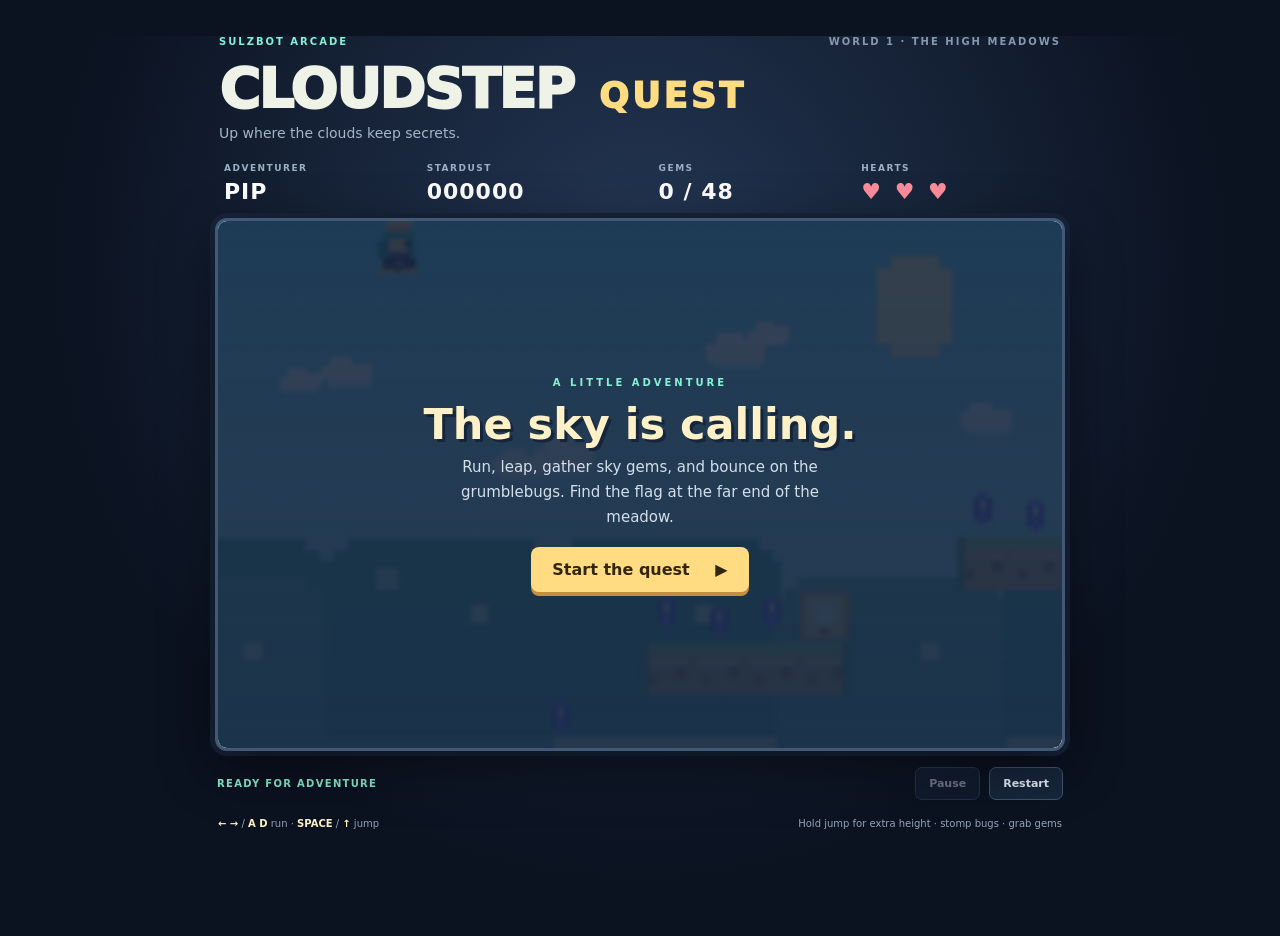
==== cloudstep-quest/index.html @ b01d36f4 "Publish Cloudstep Quest to GitHub Pages" ====
<!doctype html>
<html lang="en">
<head>
  <meta charset="utf-8">
  <meta name="viewport" content="width=device-width, initial-scale=1, viewport-fit=cover">
  <meta name="theme-color" content="#101b2c">
  <title>Cloudstep Quest — Sulzbot Arcade</title>
  <link rel="icon" href="data:,">
  <link rel="stylesheet" href="style.css">
</head>
<body>
  <main class="cabinet">
    <header class="masthead">
      <div class="eyebrow"><span>SULZBOT ARCADE</span><span>WORLD 1 · THE HIGH MEADOWS</span></div>
      <h1>CLOUDSTEP <span>QUEST</span></h1>
      <p>Up where the clouds keep secrets.</p>
    </header>

    <section class="hud" aria-label="Game status">
      <div>ADVENTURER<strong id="hero-name">PIP</strong></div>
      <div>STARDUST<strong id="score">000000</strong></div>
      <div>GEMS<strong id="gems">0 / 0</strong></div>
      <div>HEARTS<strong id="lives">♥ ♥ ♥</strong></div>
    </section>

    <section class="screen" aria-label="Cloudstep Quest game">
      <canvas id="game" width="384" height="240" aria-label="Side-scrolling platform game. Move with arrow keys or A and D. Jump with Space, W, or Up."></canvas>
      <div class="overlay" id="overlay">
        <div class="ribbon" id="ribbon">A LITTLE ADVENTURE</div>
        <h2 id="overlay-title">The sky is calling.</h2>
        <p id="overlay-copy">Run, leap, gather sky gems, and bounce on the grumblebugs. Find the flag at the far end of the meadow.</p>
        <button class="primary" id="start">Start the quest <span>▶</span></button>
      </div>
    </section>

    <div class="controls-row">
      <span class="hint" id="hint" role="status">READY FOR ADVENTURE</span>
      <button class="small-button" id="pause" disabled>Pause</button>
      <button class="small-button" id="restart">Restart</button>
    </div>

    <nav class="touch-controls" aria-label="Touch game controls">
      <div class="direction-pad">
        <button data-action="left" aria-label="Run left">◀</button>
        <button data-action="right" aria-label="Run right">▶</button>
      </div>
      <button class="jump-button" data-action="jump" aria-label="Jump">JUMP <span>↟</span></button>
    </nav>

    <footer><span><kbd>← →</kbd> / <kbd>A D</kbd> run · <kbd>SPACE</kbd> / <kbd>↑</kbd> jump</span><span>Hold jump for extra height · stomp bugs · grab gems</span></footer>
  </main>
  <script src="game.js"></script>
</body>
</html>
---- cloudstep-quest/style.css ----
:root{color-scheme:dark;--ink:#101b2c;--paper:#eff2e7;--muted:#a3b2c5;--gold:#ffdc81;--mint:#87efd3;font-family:ui-rounded,'Trebuchet MS',system-ui,sans-serif;background:#0b1220;color:var(--paper)}*{box-sizing:border-box}body{margin:0;min-height:100vh;background:radial-gradient(ellipse at 50% 25%,#233653 0,transparent 65%),#0b1220}.cabinet{width:min(100% - 28px,850px);margin:clamp(16px,4vh,40px) auto 26px}.masthead{margin:0 4px 22px}.eyebrow{display:flex;justify-content:space-between;gap:12px;color:var(--mint);font-size:10px;font-weight:800;letter-spacing:2px}.eyebrow span+span{color:#8498b0;text-align:right}h1{font-size:clamp(32px,7vw,56px);line-height:.98;letter-spacing:-2px;margin:15px 0 8px;font-weight:1000}h1 span{color:var(--gold);font-size:.63em;letter-spacing:3px;margin-left:8px}header p{color:#a6b5c8;margin:0;font-size:14px}.hud{display:grid;grid-template-columns:1fr 1.15fr 1fr 1fr;gap:8px;padding:0 9px 14px;color:#9cafc4;font-size:9px;letter-spacing:1.5px;font-weight:800}.hud strong{display:block;margin-top:6px;color:#fff;font-size:clamp(15px,3vw,22px);letter-spacing:1px;font-variant-numeric:tabular-nums}.hud div:last-child strong{color:#ff8d9b;letter-spacing:3px}.screen{position:relative;overflow:hidden;border:3px solid #425875;border-radius:12px;background:#78c8e5;box-shadow:0 16px 55px #0007,0 0 0 5px #17243a}canvas{display:block;width:100%;height:auto;aspect-ratio:8/5;image-rendering:pixelated;touch-action:none}.overlay{position:absolute;inset:0;display:flex;flex-direction:column;align-items:center;justify-content:center;text-align:center;padding:clamp(18px,7vw,42px);background:linear-gradient(180deg,#10223cd9,#132643e8);backdrop-filter:blur(2px)}.overlay[hidden]{display:none}.ribbon{color:var(--mint);font-size:10px;font-weight:900;letter-spacing:3px}.overlay h2{font-size:clamp(25px,5.5vw,43px);line-height:1.05;margin:14px 0 8px;color:#fff1c7;text-shadow:3px 3px #17253c}.overlay p{max-width:430px;color:#d3dfeb;line-height:1.65;font-size:clamp(12px,2vw,15px);margin:0}.primary,.small-button,.touch-controls button{font:inherit;font-weight:900;cursor:pointer}.primary{margin-top:18px;padding:13px 21px;border:0;border-radius:8px;background:var(--gold);color:#322512;box-shadow:0 4px 0 #c28e43}.primary span{margin-left:20px}.primary:hover{filter:brightness(1.08)}button:focus-visible{outline:3px solid #fff;outline-offset:3px}.controls-row{display:flex;align-items:center;gap:9px;margin:16px 2px 0}.hint{flex:1;color:var(--mint);font-size:10px;font-weight:800;letter-spacing:1.3px}.small-button{padding:9px 13px;border:1px solid #405470;border-radius:7px;background:#17263c;color:#e7eef8;font-size:11px}.small-button:disabled{opacity:.4}.touch-controls{display:none;justify-content:space-between;align-items:center;margin-top:13px;touch-action:none}.direction-pad{display:flex;gap:9px}.touch-controls button{color:#f3f6f4;background:#263c59;border:1px solid #5f7690;border-radius:12px;box-shadow:0 4px 0 #101a2c;touch-action:none;user-select:none;-webkit-user-select:none}.direction-pad button{width:57px;height:52px;font-size:20px}.jump-button{width:104px;height:58px;background:#bb8055!important;border-color:#e7b880!important;font-size:13px!important;letter-spacing:1px}.jump-button span{font-size:21px;margin-left:6px}footer{display:flex;justify-content:space-between;gap:14px;margin:16px 3px 0;color:#94a5ba;font-size:10px;line-height:1.6}kbd{font:inherit;font-weight:900;color:#fff1c7}.touch-controls button:active{transform:translateY(3px);box-shadow:0 1px 0 #101a2c}@media(pointer:coarse),(max-width:620px){.cabinet{width:min(100% - 22px,850px);margin:18px auto}.masthead{margin-bottom:17px}.touch-controls{display:flex}.hud{padding-bottom:11px}.hud div{font-size:8px;letter-spacing:1px}.eyebrow{font-size:8px;letter-spacing:1.3px}footer{flex-direction:column;gap:3px;margin-top:13px}}@media(max-width:380px){.eyebrow{font-size:7px}.hud{gap:4px}.direction-pad{gap:6px}.direction-pad button{width:50px;height:48px}.jump-button{width:90px;height:54px}}@media(prefers-reduced-motion:reduce){*{scroll-behavior:auto}}
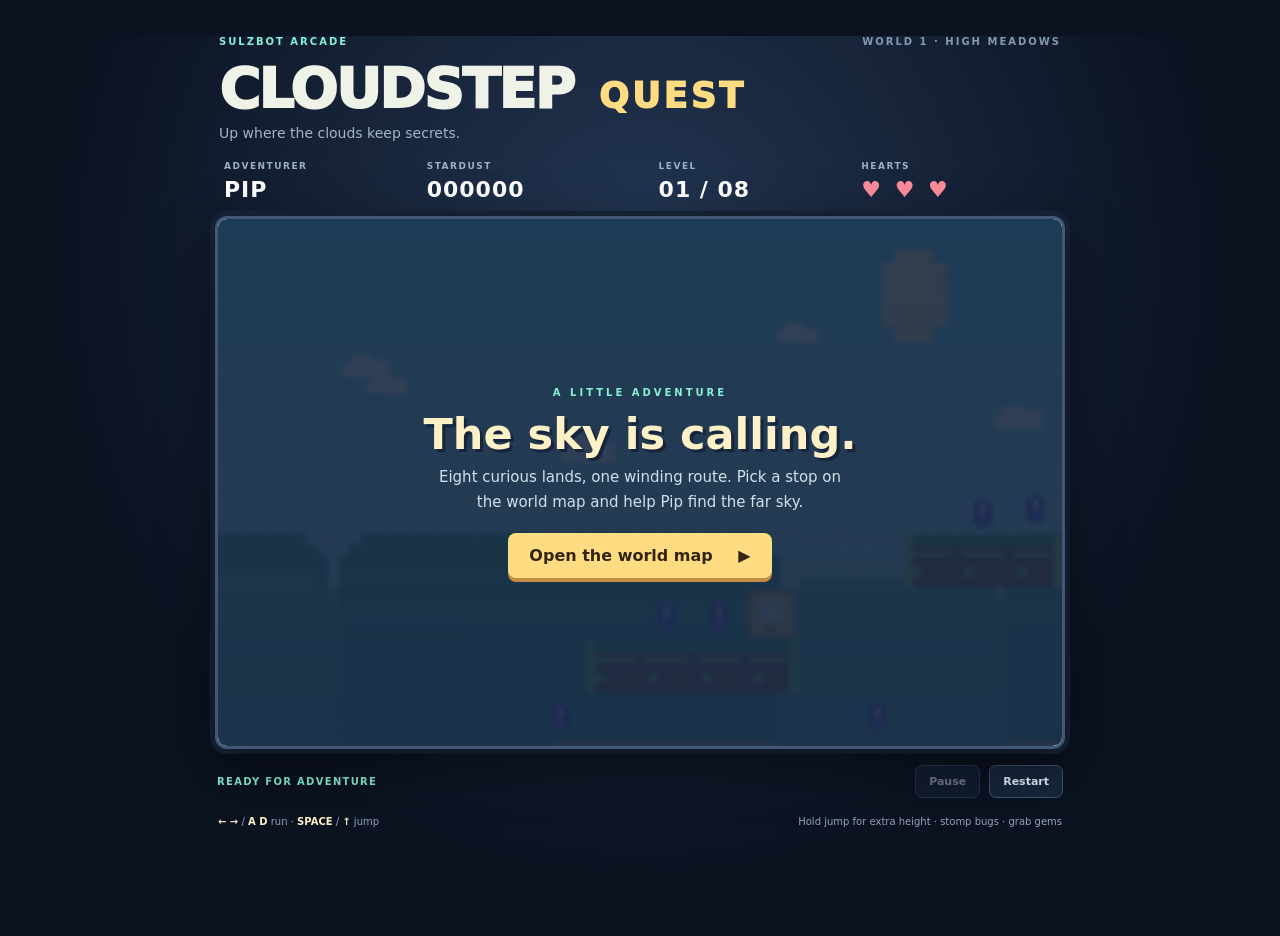
==== commit 43240184: "Publish Cloudstep Quest storybook world map" ====
--- a/cloudstep-quest/index.html
+++ b/cloudstep-quest/index.html
@@ -11,42 +11,41 @@
 <body>
   <main class="cabinet">
     <header class="masthead">
-      <div class="eyebrow"><span>SULZBOT ARCADE</span><span>WORLD 1 · THE HIGH MEADOWS</span></div>
+      <div class="eyebrow"><span>SULZBOT ARCADE</span><span id="world-name">WORLD 1 · THE HIGH MEADOWS</span></div>
       <h1>CLOUDSTEP <span>QUEST</span></h1>
       <p>Up where the clouds keep secrets.</p>
     </header>
-
     <section class="hud" aria-label="Game status">
       <div>ADVENTURER<strong id="hero-name">PIP</strong></div>
       <div>STARDUST<strong id="score">000000</strong></div>
-      <div>GEMS<strong id="gems">0 / 0</strong></div>
+      <div>LEVEL<strong id="level">MAP</strong></div>
       <div>HEARTS<strong id="lives">♥ ♥ ♥</strong></div>
     </section>
-
     <section class="screen" aria-label="Cloudstep Quest game">
-      <canvas id="game" width="384" height="240" aria-label="Side-scrolling platform game. Move with arrow keys or A and D. Jump with Space, W, or Up."></canvas>
+      <canvas id="game" width="384" height="240" aria-label="Cloudstep Quest overworld and side-scrolling platform game."></canvas>
       <div class="overlay" id="overlay">
         <div class="ribbon" id="ribbon">A LITTLE ADVENTURE</div>
         <h2 id="overlay-title">The sky is calling.</h2>
-        <p id="overlay-copy">Run, leap, gather sky gems, and bounce on the grumblebugs. Find the flag at the far end of the meadow.</p>
-        <button class="primary" id="start">Start the quest <span>▶</span></button>
+        <p id="overlay-copy">Eight curious lands, one winding route. Pick a stop on the world map and help Pip find the far sky.</p>
+        <button class="primary" id="start">Open the world map <span>▶</span></button>
       </div>
     </section>
-
+    <section class="world-panel" id="world-panel" hidden aria-label="World map level selection">
+      <div class="map-heading"><strong>THE STORYBOOK ROUTE</strong><span id="map-progress">1 OF 8 LANDS OPEN</span></div>
+      <p>Choose an unlocked stop. Finish a level to open the next.</p>
+      <nav id="level-list" class="level-list" aria-label="Eight connected levels"></nav>
+      <div class="map-tip">Tap a numbered map marker or choose a land above.</div>
+    </section>
     <div class="controls-row">
       <span class="hint" id="hint" role="status">READY FOR ADVENTURE</span>
+      <button class="small-button" id="map-button" hidden>World map</button>
       <button class="small-button" id="pause" disabled>Pause</button>
       <button class="small-button" id="restart">Restart</button>
     </div>
-
-    <nav class="touch-controls" aria-label="Touch game controls">
-      <div class="direction-pad">
-        <button data-action="left" aria-label="Run left">◀</button>
-        <button data-action="right" aria-label="Run right">▶</button>
-      </div>
+    <nav id="touch-controls" class="touch-controls" aria-label="Touch game controls">
+      <div class="direction-pad"><button data-action="left" aria-label="Run left">◀</button><button data-action="right" aria-label="Run right">▶</button></div>
       <button class="jump-button" data-action="jump" aria-label="Jump">JUMP <span>↟</span></button>
     </nav>
-
     <footer><span><kbd>← →</kbd> / <kbd>A D</kbd> run · <kbd>SPACE</kbd> / <kbd>↑</kbd> jump</span><span>Hold jump for extra height · stomp bugs · grab gems</span></footer>
   </main>
   <script src="game.js"></script>
--- a/cloudstep-quest/style.css
+++ b/cloudstep-quest/style.css
@@ -1 +1 @@
-:root{color-scheme:dark;--ink:#101b2c;--paper:#eff2e7;--muted:#a3b2c5;--gold:#ffdc81;--mint:#87efd3;font-family:ui-rounded,'Trebuchet MS',system-ui,sans-serif;background:#0b1220;color:var(--paper)}*{box-sizing:border-box}body{margin:0;min-height:100vh;background:radial-gradient(ellipse at 50% 25%,#233653 0,transparent 65%),#0b1220}.cabinet{width:min(100% - 28px,850px);margin:clamp(16px,4vh,40px) auto 26px}.masthead{margin:0 4px 22px}.eyebrow{display:flex;justify-content:space-between;gap:12px;color:var(--mint);font-size:10px;font-weight:800;letter-spacing:2px}.eyebrow span+span{color:#8498b0;text-align:right}h1{font-size:clamp(32px,7vw,56px);line-height:.98;letter-spacing:-2px;margin:15px 0 8px;font-weight:1000}h1 span{color:var(--gold);font-size:.63em;letter-spacing:3px;margin-left:8px}header p{color:#a6b5c8;margin:0;font-size:14px}.hud{display:grid;grid-template-columns:1fr 1.15fr 1fr 1fr;gap:8px;padding:0 9px 14px;color:#9cafc4;font-size:9px;letter-spacing:1.5px;font-weight:800}.hud strong{display:block;margin-top:6px;color:#fff;font-size:clamp(15px,3vw,22px);letter-spacing:1px;font-variant-numeric:tabular-nums}.hud div:last-child strong{color:#ff8d9b;letter-spacing:3px}.screen{position:relative;overflow:hidden;border:3px solid #425875;border-radius:12px;background:#78c8e5;box-shadow:0 16px 55px #0007,0 0 0 5px #17243a}canvas{display:block;width:100%;height:auto;aspect-ratio:8/5;image-rendering:pixelated;touch-action:none}.overlay{position:absolute;inset:0;display:flex;flex-direction:column;align-items:center;justify-content:center;text-align:center;padding:clamp(18px,7vw,42px);background:linear-gradient(180deg,#10223cd9,#132643e8);backdrop-filter:blur(2px)}.overlay[hidden]{display:none}.ribbon{color:var(--mint);font-size:10px;font-weight:900;letter-spacing:3px}.overlay h2{font-size:clamp(25px,5.5vw,43px);line-height:1.05;margin:14px 0 8px;color:#fff1c7;text-shadow:3px 3px #17253c}.overlay p{max-width:430px;color:#d3dfeb;line-height:1.65;font-size:clamp(12px,2vw,15px);margin:0}.primary,.small-button,.touch-controls button{font:inherit;font-weight:900;cursor:pointer}.primary{margin-top:18px;padding:13px 21px;border:0;border-radius:8px;background:var(--gold);color:#322512;box-shadow:0 4px 0 #c28e43}.primary span{margin-left:20px}.primary:hover{filter:brightness(1.08)}button:focus-visible{outline:3px solid #fff;outline-offset:3px}.controls-row{display:flex;align-items:center;gap:9px;margin:16px 2px 0}.hint{flex:1;color:var(--mint);font-size:10px;font-weight:800;letter-spacing:1.3px}.small-button{padding:9px 13px;border:1px solid #405470;border-radius:7px;background:#17263c;color:#e7eef8;font-size:11px}.small-button:disabled{opacity:.4}.touch-controls{display:none;justify-content:space-between;align-items:center;margin-top:13px;touch-action:none}.direction-pad{display:flex;gap:9px}.touch-controls button{color:#f3f6f4;background:#263c59;border:1px solid #5f7690;border-radius:12px;box-shadow:0 4px 0 #101a2c;touch-action:none;user-select:none;-webkit-user-select:none}.direction-pad button{width:57px;height:52px;font-size:20px}.jump-button{width:104px;height:58px;background:#bb8055!important;border-color:#e7b880!important;font-size:13px!important;letter-spacing:1px}.jump-button span{font-size:21px;margin-left:6px}footer{display:flex;justify-content:space-between;gap:14px;margin:16px 3px 0;color:#94a5ba;font-size:10px;line-height:1.6}kbd{font:inherit;font-weight:900;color:#fff1c7}.touch-controls button:active{transform:translateY(3px);box-shadow:0 1px 0 #101a2c}@media(pointer:coarse),(max-width:620px){.cabinet{width:min(100% - 22px,850px);margin:18px auto}.masthead{margin-bottom:17px}.touch-controls{display:flex}.hud{padding-bottom:11px}.hud div{font-size:8px;letter-spacing:1px}.eyebrow{font-size:8px;letter-spacing:1.3px}footer{flex-direction:column;gap:3px;margin-top:13px}}@media(max-width:380px){.eyebrow{font-size:7px}.hud{gap:4px}.direction-pad{gap:6px}.direction-pad button{width:50px;height:48px}.jump-button{width:90px;height:54px}}@media(prefers-reduced-motion:reduce){*{scroll-behavior:auto}}
+:root{color-scheme:dark;--ink:#101b2c;--paper:#eff2e7;--muted:#a3b2c5;--gold:#ffdc81;--mint:#87efd3;font-family:ui-rounded,'Trebuchet MS',system-ui,sans-serif;background:#0b1220;color:var(--paper)}*{box-sizing:border-box}body{margin:0;min-height:100vh;background:radial-gradient(ellipse at 50% 25%,#233653 0,transparent 65%),#0b1220}.cabinet{width:min(100% - 28px,850px);margin:clamp(16px,4vh,40px) auto 26px}.masthead{margin:0 4px 20px}.eyebrow{display:flex;justify-content:space-between;gap:12px;color:var(--mint);font-size:10px;font-weight:800;letter-spacing:2px}.eyebrow span+span{color:#8498b0;text-align:right}h1{font-size:clamp(32px,7vw,56px);line-height:.98;letter-spacing:-2px;margin:15px 0 8px;font-weight:1000}h1 span{color:var(--gold);font-size:.63em;letter-spacing:3px;margin-left:8px}.masthead p{color:#a6b5c8;margin:0;font-size:14px}.hud{display:grid;grid-template-columns:1fr 1.15fr 1fr 1fr;gap:8px;padding:0 9px 14px;color:#9cafc4;font-size:9px;letter-spacing:1.5px;font-weight:800}.hud strong{display:block;margin-top:6px;color:#fff;font-size:clamp(15px,3vw,22px);letter-spacing:1px;font-variant-numeric:tabular-nums}.hud div:last-child strong{color:#ff8d9b;letter-spacing:3px}.screen{position:relative;overflow:hidden;border:3px solid #425875;border-radius:12px;background:#78c8e5;box-shadow:0 16px 55px #0007,0 0 0 5px #17243a}canvas{display:block;width:100%;height:auto;aspect-ratio:8/5;image-rendering:pixelated;touch-action:none}.overlay{position:absolute;inset:0;display:flex;flex-direction:column;align-items:center;justify-content:center;text-align:center;padding:clamp(18px,7vw,42px);background:linear-gradient(180deg,#10223cd9,#132643e8);backdrop-filter:blur(2px)}.overlay[hidden],[hidden]{display:none!important}.ribbon{color:var(--mint);font-size:10px;font-weight:900;letter-spacing:3px}.overlay h2{font-size:clamp(25px,5.5vw,43px);line-height:1.05;margin:14px 0 8px;color:#fff1c7;text-shadow:3px 3px #17253c}.overlay p{max-width:430px;color:#d3dfeb;line-height:1.65;font-size:clamp(12px,2vw,15px);margin:0}.primary,.small-button,.touch-controls button,.level-card{font:inherit;font-weight:900;cursor:pointer}.primary{margin-top:18px;padding:13px 21px;border:0;border-radius:8px;background:var(--gold);color:#322512;box-shadow:0 4px 0 #c28e43}.primary span{margin-left:20px}.primary:hover{filter:brightness(1.08)}button:focus-visible{outline:3px solid #fff;outline-offset:3px}.controls-row{display:flex;align-items:center;gap:9px;margin:16px 2px 0}.hint{flex:1;color:var(--mint);font-size:10px;font-weight:800;letter-spacing:1.3px}.small-button{padding:9px 13px;border:1px solid #405470;border-radius:7px;background:#17263c;color:#e7eef8;font-size:11px}.small-button:disabled{opacity:.4}.world-panel{margin:18px 2px 4px;padding:15px;border:1px solid #344b68;border-radius:12px;background:linear-gradient(145deg,#17273b,#101b2c);box-shadow:0 12px 30px #0003}.map-heading{display:flex;justify-content:space-between;gap:10px;color:#fff1c7;font-size:11px;letter-spacing:1.5px}.map-heading span{color:var(--mint);text-align:right;font-size:9px}.world-panel p,.map-tip{font-size:11px;color:#aebdd0;margin:7px 0 12px}.map-tip{margin:12px 0 0;color:#8092a9}.level-list{display:grid;grid-template-columns:repeat(4,minmax(0,1fr));gap:7px}.level-card{text-align:left;min-height:48px;padding:7px 9px;border:1px solid #465b76;border-radius:8px;color:#ecf2f6;background:#21324a;display:flex;gap:8px;align-items:center}.level-card:not(:disabled):hover{background:#304868;transform:translateY(-1px)}.level-card.selected{border-color:#ffdc81;box-shadow:0 0 0 1px #ffdc8166}.level-card:disabled{opacity:.42;cursor:not-allowed}.level-card .number{flex:none;width:25px;height:25px;border-radius:7px;background:#3d5d70;color:#fff1c7;display:grid;place-items:center;font-size:12px}.level-card .land{min-width:0}.level-card .name{display:block;font-size:10px;line-height:1.2}.level-card .biome{display:block;color:#a5b7ca;font-size:8px;font-weight:600;line-height:1.3;margin-top:3px}.touch-controls{display:none;justify-content:space-between;align-items:center;margin-top:13px;touch-action:none}.direction-pad{display:flex;gap:9px}.touch-controls button{color:#f3f6f4;background:#263c59;border:1px solid #5f7690;border-radius:12px;box-shadow:0 4px 0 #101a2c;touch-action:none;user-select:none;-webkit-user-select:none}.direction-pad button{width:57px;height:52px;font-size:20px}.jump-button{width:104px;height:58px;background:#bb8055!important;border-color:#e7b880!important;font-size:13px!important;letter-spacing:1px}.jump-button span{font-size:21px;margin-left:6px}.touch-controls button:active{transform:translateY(3px);box-shadow:0 1px 0 #101a2c}footer{display:flex;justify-content:space-between;gap:14px;margin:16px 3px 0;color:#94a5ba;font-size:10px;line-height:1.6}kbd{font:inherit;font-weight:900;color:#fff1c7}@media(pointer:coarse),(max-width:620px){.cabinet{width:min(100% - 22px,850px);margin:18px auto}.masthead{margin-bottom:17px}.touch-controls{display:flex}.hud{padding-bottom:11px}.hud div{font-size:8px;letter-spacing:1px}.eyebrow{font-size:8px;letter-spacing:1.3px}.level-list{grid-template-columns:repeat(2,minmax(0,1fr))}.world-panel{padding:11px}.level-card{min-height:45px;padding:6px}.level-card .name{font-size:9px}.map-heading{font-size:10px}}@media(max-width:380px){.eyebrow{font-size:7px}.hud{gap:4px}.direction-pad{gap:6px}.direction-pad button{width:50px;height:48px}.jump-button{width:90px;height:54px}.level-card .biome{font-size:7px}}@media(prefers-reduced-motion:reduce){*{scroll-behavior:auto}}
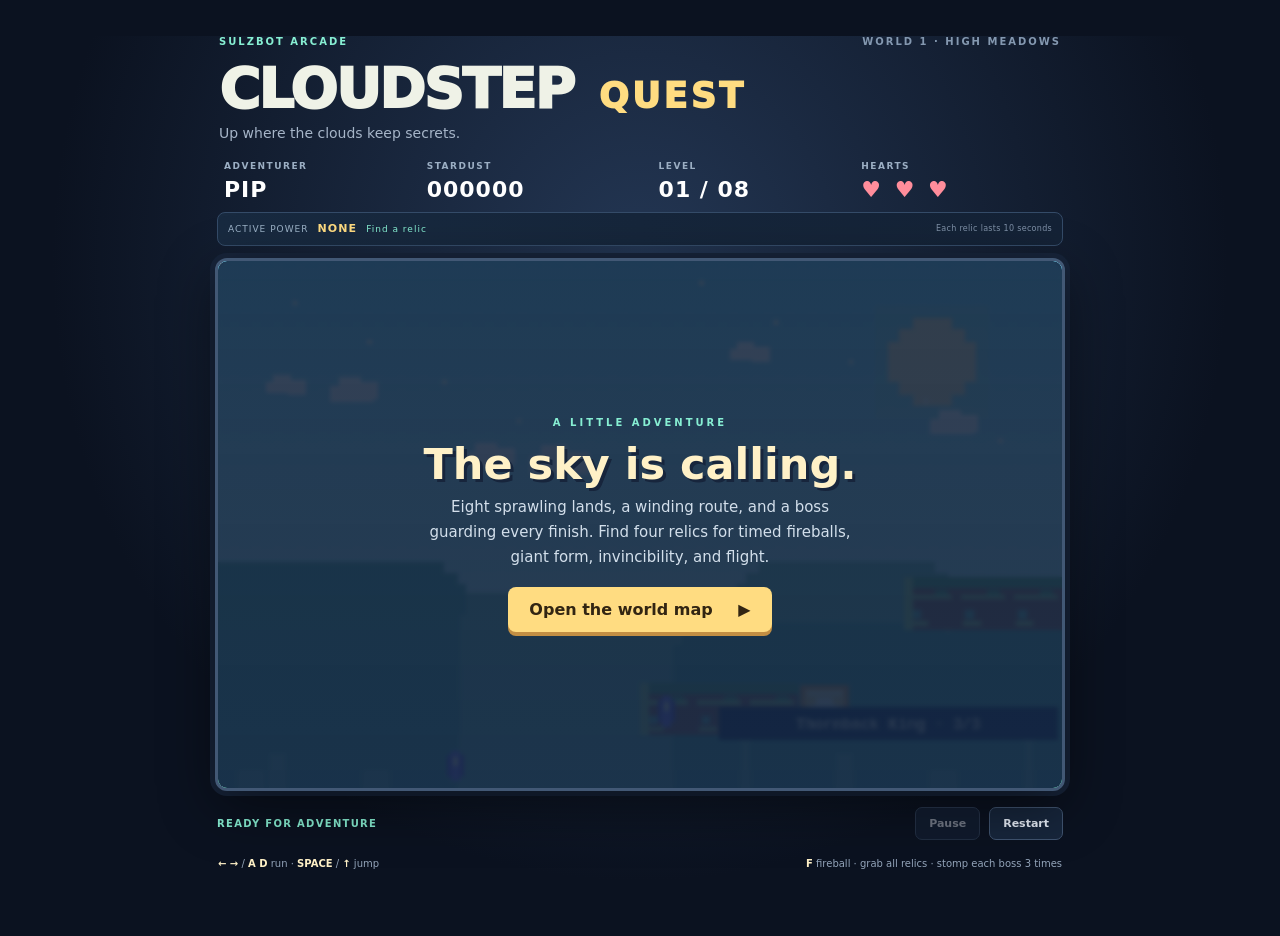
==== commit 501c6a53: "Publish Cloudstep Quest bosses and power relics" ====
--- a/cloudstep-quest/index.html
+++ b/cloudstep-quest/index.html
@@ -21,12 +21,13 @@
       <div>LEVEL<strong id="level">MAP</strong></div>
       <div>HEARTS<strong id="lives">♥ ♥ ♥</strong></div>
     </section>
+    <div class="power-status" aria-live="polite"><span>ACTIVE POWER</span><strong id="ability">NONE</strong><span id="power-timer">Find a relic</span><small>Each relic lasts 10 seconds</small></div>
     <section class="screen" aria-label="Cloudstep Quest game">
       <canvas id="game" width="384" height="240" aria-label="Cloudstep Quest overworld and side-scrolling platform game."></canvas>
       <div class="overlay" id="overlay">
         <div class="ribbon" id="ribbon">A LITTLE ADVENTURE</div>
         <h2 id="overlay-title">The sky is calling.</h2>
-        <p id="overlay-copy">Eight curious lands, one winding route. Pick a stop on the world map and help Pip find the far sky.</p>
+        <p id="overlay-copy">Eight sprawling lands, a winding route, and a boss guarding every finish. Find four relics for timed fireballs, giant form, invincibility, and flight.</p>
         <button class="primary" id="start">Open the world map <span>▶</span></button>
       </div>
     </section>
@@ -45,8 +46,9 @@
     <nav id="touch-controls" class="touch-controls" aria-label="Touch game controls">
       <div class="direction-pad"><button data-action="left" aria-label="Run left">◀</button><button data-action="right" aria-label="Run right">▶</button></div>
       <button class="jump-button" data-action="jump" aria-label="Jump">JUMP <span>↟</span></button>
+      <button class="fire-button" id="fire" data-action="fire" aria-label="Fire a fireball" disabled>FIRE</button>
     </nav>
-    <footer><span><kbd>← →</kbd> / <kbd>A D</kbd> run · <kbd>SPACE</kbd> / <kbd>↑</kbd> jump</span><span>Hold jump for extra height · stomp bugs · grab gems</span></footer>
+    <footer><span><kbd>← →</kbd> / <kbd>A D</kbd> run · <kbd>SPACE</kbd> / <kbd>↑</kbd> jump</span><span><kbd>F</kbd> fireball · grab all relics · stomp each boss 3 times</span></footer>
   </main>
   <script src="game.js"></script>
 </body>
--- a/cloudstep-quest/style.css
+++ b/cloudstep-quest/style.css
@@ -1 +1,64 @@
-:root{color-scheme:dark;--ink:#101b2c;--paper:#eff2e7;--muted:#a3b2c5;--gold:#ffdc81;--mint:#87efd3;font-family:ui-rounded,'Trebuchet MS',system-ui,sans-serif;background:#0b1220;color:var(--paper)}*{box-sizing:border-box}body{margin:0;min-height:100vh;background:radial-gradient(ellipse at 50% 25%,#233653 0,transparent 65%),#0b1220}.cabinet{width:min(100% - 28px,850px);margin:clamp(16px,4vh,40px) auto 26px}.masthead{margin:0 4px 20px}.eyebrow{display:flex;justify-content:space-between;gap:12px;color:var(--mint);font-size:10px;font-weight:800;letter-spacing:2px}.eyebrow span+span{color:#8498b0;text-align:right}h1{font-size:clamp(32px,7vw,56px);line-height:.98;letter-spacing:-2px;margin:15px 0 8px;font-weight:1000}h1 span{color:var(--gold);font-size:.63em;letter-spacing:3px;margin-left:8px}.masthead p{color:#a6b5c8;margin:0;font-size:14px}.hud{display:grid;grid-template-columns:1fr 1.15fr 1fr 1fr;gap:8px;padding:0 9px 14px;color:#9cafc4;font-size:9px;letter-spacing:1.5px;font-weight:800}.hud strong{display:block;margin-top:6px;color:#fff;font-size:clamp(15px,3vw,22px);letter-spacing:1px;font-variant-numeric:tabular-nums}.hud div:last-child strong{color:#ff8d9b;letter-spacing:3px}.screen{position:relative;overflow:hidden;border:3px solid #425875;border-radius:12px;background:#78c8e5;box-shadow:0 16px 55px #0007,0 0 0 5px #17243a}canvas{display:block;width:100%;height:auto;aspect-ratio:8/5;image-rendering:pixelated;touch-action:none}.overlay{position:absolute;inset:0;display:flex;flex-direction:column;align-items:center;justify-content:center;text-align:center;padding:clamp(18px,7vw,42px);background:linear-gradient(180deg,#10223cd9,#132643e8);backdrop-filter:blur(2px)}.overlay[hidden],[hidden]{display:none!important}.ribbon{color:var(--mint);font-size:10px;font-weight:900;letter-spacing:3px}.overlay h2{font-size:clamp(25px,5.5vw,43px);line-height:1.05;margin:14px 0 8px;color:#fff1c7;text-shadow:3px 3px #17253c}.overlay p{max-width:430px;color:#d3dfeb;line-height:1.65;font-size:clamp(12px,2vw,15px);margin:0}.primary,.small-button,.touch-controls button,.level-card{font:inherit;font-weight:900;cursor:pointer}.primary{margin-top:18px;padding:13px 21px;border:0;border-radius:8px;background:var(--gold);color:#322512;box-shadow:0 4px 0 #c28e43}.primary span{margin-left:20px}.primary:hover{filter:brightness(1.08)}button:focus-visible{outline:3px solid #fff;outline-offset:3px}.controls-row{display:flex;align-items:center;gap:9px;margin:16px 2px 0}.hint{flex:1;color:var(--mint);font-size:10px;font-weight:800;letter-spacing:1.3px}.small-button{padding:9px 13px;border:1px solid #405470;border-radius:7px;background:#17263c;color:#e7eef8;font-size:11px}.small-button:disabled{opacity:.4}.world-panel{margin:18px 2px 4px;padding:15px;border:1px solid #344b68;border-radius:12px;background:linear-gradient(145deg,#17273b,#101b2c);box-shadow:0 12px 30px #0003}.map-heading{display:flex;justify-content:space-between;gap:10px;color:#fff1c7;font-size:11px;letter-spacing:1.5px}.map-heading span{color:var(--mint);text-align:right;font-size:9px}.world-panel p,.map-tip{font-size:11px;color:#aebdd0;margin:7px 0 12px}.map-tip{margin:12px 0 0;color:#8092a9}.level-list{display:grid;grid-template-columns:repeat(4,minmax(0,1fr));gap:7px}.level-card{text-align:left;min-height:48px;padding:7px 9px;border:1px solid #465b76;border-radius:8px;color:#ecf2f6;background:#21324a;display:flex;gap:8px;align-items:center}.level-card:not(:disabled):hover{background:#304868;transform:translateY(-1px)}.level-card.selected{border-color:#ffdc81;box-shadow:0 0 0 1px #ffdc8166}.level-card:disabled{opacity:.42;cursor:not-allowed}.level-card .number{flex:none;width:25px;height:25px;border-radius:7px;background:#3d5d70;color:#fff1c7;display:grid;place-items:center;font-size:12px}.level-card .land{min-width:0}.level-card .name{display:block;font-size:10px;line-height:1.2}.level-card .biome{display:block;color:#a5b7ca;font-size:8px;font-weight:600;line-height:1.3;margin-top:3px}.touch-controls{display:none;justify-content:space-between;align-items:center;margin-top:13px;touch-action:none}.direction-pad{display:flex;gap:9px}.touch-controls button{color:#f3f6f4;background:#263c59;border:1px solid #5f7690;border-radius:12px;box-shadow:0 4px 0 #101a2c;touch-action:none;user-select:none;-webkit-user-select:none}.direction-pad button{width:57px;height:52px;font-size:20px}.jump-button{width:104px;height:58px;background:#bb8055!important;border-color:#e7b880!important;font-size:13px!important;letter-spacing:1px}.jump-button span{font-size:21px;margin-left:6px}.touch-controls button:active{transform:translateY(3px);box-shadow:0 1px 0 #101a2c}footer{display:flex;justify-content:space-between;gap:14px;margin:16px 3px 0;color:#94a5ba;font-size:10px;line-height:1.6}kbd{font:inherit;font-weight:900;color:#fff1c7}@media(pointer:coarse),(max-width:620px){.cabinet{width:min(100% - 22px,850px);margin:18px auto}.masthead{margin-bottom:17px}.touch-controls{display:flex}.hud{padding-bottom:11px}.hud div{font-size:8px;letter-spacing:1px}.eyebrow{font-size:8px;letter-spacing:1.3px}.level-list{grid-template-columns:repeat(2,minmax(0,1fr))}.world-panel{padding:11px}.level-card{min-height:45px;padding:6px}.level-card .name{font-size:9px}.map-heading{font-size:10px}}@media(max-width:380px){.eyebrow{font-size:7px}.hud{gap:4px}.direction-pad{gap:6px}.direction-pad button{width:50px;height:48px}.jump-button{width:90px;height:54px}.level-card .biome{font-size:7px}}@media(prefers-reduced-motion:reduce){*{scroll-behavior:auto}}
+ :root{
+ color-scheme:dark;--ink:#101b2c;--paper:#eff2e7;--muted:#a3b2c5;--gold:#ffdc81;--mint:#87efd3;
+ font-family:ui-rounded,'Trebuchet MS',system-ui,sans-serif;background:#0b1220;color:var(--paper)
+}
+*{box-sizing:border-box}
+body{margin:0;min-height:100vh;background:radial-gradient(ellipse at 50% 25%,#233653 0,transparent 65%),#0b1220}
+.cabinet{width:min(100% - 28px,850px);margin:clamp(16px,4vh,40px) auto 26px}
+.masthead{margin:0 4px 20px}
+.eyebrow{display:flex;justify-content:space-between;gap:12px;color:var(--mint);font-size:10px;font-weight:800;letter-spacing:2px}
+.eyebrow span+span{color:#8498b0;text-align:right}
+h1{font-size:clamp(32px,7vw,56px);line-height:.98;letter-spacing:-2px;margin:15px 0 8px;font-weight:1000}
+h1 span{color:var(--gold);font-size:.63em;letter-spacing:3px;margin-left:8px}
+.masthead p{color:#a6b5c8;margin:0;font-size:14px}
+.hud{display:grid;grid-template-columns:1fr 1.15fr 1fr 1fr;gap:8px;padding:0 9px 10px;color:#9cafc4;font-size:9px;letter-spacing:1.5px;font-weight:800}
+.hud strong{display:block;margin-top:6px;color:#fff;font-size:clamp(15px,3vw,22px);letter-spacing:1px;font-variant-numeric:tabular-nums}
+.hud div:last-child strong{color:#ff8d9b;letter-spacing:3px}
+.power-status{display:flex;align-items:center;gap:9px;min-height:34px;margin:0 2px 12px;padding:6px 10px;border:1px solid #344b68;border-radius:8px;background:linear-gradient(90deg,#182a40,#142236);color:#9db3c8;font-size:9px;letter-spacing:1px}
+.power-status strong{color:var(--gold);font-size:11px;letter-spacing:1.1px}
+.power-status #power-timer{color:var(--mint);font-variant-numeric:tabular-nums}
+.power-status small{margin-left:auto;color:#8092a9;font-size:8px;letter-spacing:.3px}
+.screen{position:relative;overflow:hidden;border:3px solid #425875;border-radius:12px;background:#78c8e5;box-shadow:0 16px 55px #0007,0 0 0 5px #17243a}
+canvas{display:block;width:100%;height:auto;aspect-ratio:8/5;image-rendering:pixelated;touch-action:none}
+.overlay{position:absolute;inset:0;display:flex;flex-direction:column;align-items:center;justify-content:center;text-align:center;padding:clamp(18px,7vw,42px);background:linear-gradient(180deg,#10223cd9,#132643e8);backdrop-filter:blur(2px)}
+.overlay[hidden],[hidden]{display:none!important}
+.ribbon{color:var(--mint);font-size:10px;font-weight:900;letter-spacing:3px}
+.overlay h2{font-size:clamp(25px,5.5vw,43px);line-height:1.05;margin:14px 0 8px;color:#fff1c7;text-shadow:3px 3px #17253c}
+.overlay p{max-width:430px;color:#d3dfeb;line-height:1.65;font-size:clamp(12px,2vw,15px);margin:0}
+.primary,.small-button,.touch-controls button,.level-card{font:inherit;font-weight:900;cursor:pointer}
+.primary{margin-top:18px;padding:13px 21px;border:0;border-radius:8px;background:var(--gold);color:#322512;box-shadow:0 4px 0 #c28e43}
+.primary span{margin-left:20px}.primary:hover{filter:brightness(1.08)}
+button:focus-visible{outline:3px solid #fff;outline-offset:3px}
+.controls-row{display:flex;align-items:center;gap:9px;margin:16px 2px 0}
+.hint{flex:1;color:var(--mint);font-size:10px;font-weight:800;letter-spacing:1.3px}
+.small-button{padding:9px 13px;border:1px solid #405470;border-radius:7px;background:#17263c;color:#e7eef8;font-size:11px}
+.small-button:disabled{opacity:.4}
+.world-panel{margin:18px 2px 4px;padding:15px;border:1px solid #344b68;border-radius:12px;background:linear-gradient(145deg,#17273b,#101b2c);box-shadow:0 12px 30px #0003}
+.map-heading{display:flex;justify-content:space-between;gap:10px;color:#fff1c7;font-size:11px;letter-spacing:1.5px}
+.map-heading span{color:var(--mint);text-align:right;font-size:9px}
+.world-panel p,.map-tip{font-size:11px;color:#aebdd0;margin:7px 0 12px}
+.map-tip{margin:12px 0 0;color:#8092a9}
+.level-list{display:grid;grid-template-columns:repeat(4,minmax(0,1fr));gap:7px}
+.level-card{text-align:left;min-height:48px;padding:7px 9px;border:1px solid #465b76;border-radius:8px;color:#ecf2f6;background:#21324a;display:flex;gap:8px;align-items:center}
+.level-card:not(:disabled):hover{background:#304868;transform:translateY(-1px)}
+.level-card.selected{border-color:#ffdc81;box-shadow:0 0 0 1px #ffdc8166}
+.level-card:disabled{opacity:.42;cursor:not-allowed}
+.level-card .number{flex:none;width:25px;height:25px;border-radius:7px;background:#3d5d70;color:#fff1c7;display:grid;place-items:center;font-size:12px}
+.level-card .land{min-width:0}.level-card .name{display:block;font-size:10px;line-height:1.2}
+.level-card .biome{display:block;color:#a5b7ca;font-size:8px;font-weight:600;line-height:1.3;margin-top:3px}
+.touch-controls{display:none;justify-content:space-between;align-items:center;gap:8px;margin-top:13px;touch-action:none}
+.direction-pad{display:flex;gap:9px}
+.touch-controls button{color:#f3f6f4;background:#263c59;border:1px solid #5f7690;border-radius:12px;box-shadow:0 4px 0 #101a2c;touch-action:none;user-select:none;-webkit-user-select:none}
+.direction-pad button{width:57px;height:52px;font-size:20px}
+.jump-button{width:104px;height:58px;background:#bb8055!important;border-color:#e7b880!important;font-size:13px!important;letter-spacing:1px}
+.jump-button span{font-size:21px;margin-left:6px}
+.fire-button{width:72px;height:52px;background:#9b4d49!important;border-color:#e28566!important;font-size:11px!important;letter-spacing:1px}
+.fire-button:disabled{opacity:.42;filter:saturate(.4);cursor:not-allowed}
+.touch-controls button:active{transform:translateY(3px);box-shadow:0 1px 0 #101a2c}
+footer{display:flex;justify-content:space-between;gap:14px;margin:16px 3px 0;color:#94a5ba;font-size:10px;line-height:1.6}
+kbd{font:inherit;font-weight:900;color:#fff1c7}
+@media(pointer:coarse),(max-width:620px){
+ .cabinet{width:min(100% - 22px,850px);margin:18px auto}.masthead{margin-bottom:17px}.touch-controls{display:flex}.hud{padding-bottom:9px}.hud div{font-size:8px;letter-spacing:1px}.eyebrow{font-size:8px;letter-spacing:1.3px}.level-list{grid-template-columns:repeat(2,minmax(0,1fr))}.world-panel{padding:11px}.level-card{min-height:45px;padding:6px}.level-card .name{font-size:9px}.map-heading{font-size:10px}.power-status{gap:7px;margin-bottom:10px}.power-status small{font-size:7px}
+}
+@media(max-width:380px){.eyebrow{font-size:7px}.hud{gap:4px}.direction-pad{gap:6px}.direction-pad button{width:48px;height:48px}.jump-button{width:82px;height:54px}.fire-button{width:61px;height:48px}.touch-controls{gap:6px}.level-card .biome{font-size:7px}.power-status{gap:5px;padding:6px;font-size:8px}.power-status strong{font-size:10px}}
+@media(prefers-reduced-motion:reduce){*{scroll-behavior:auto}}
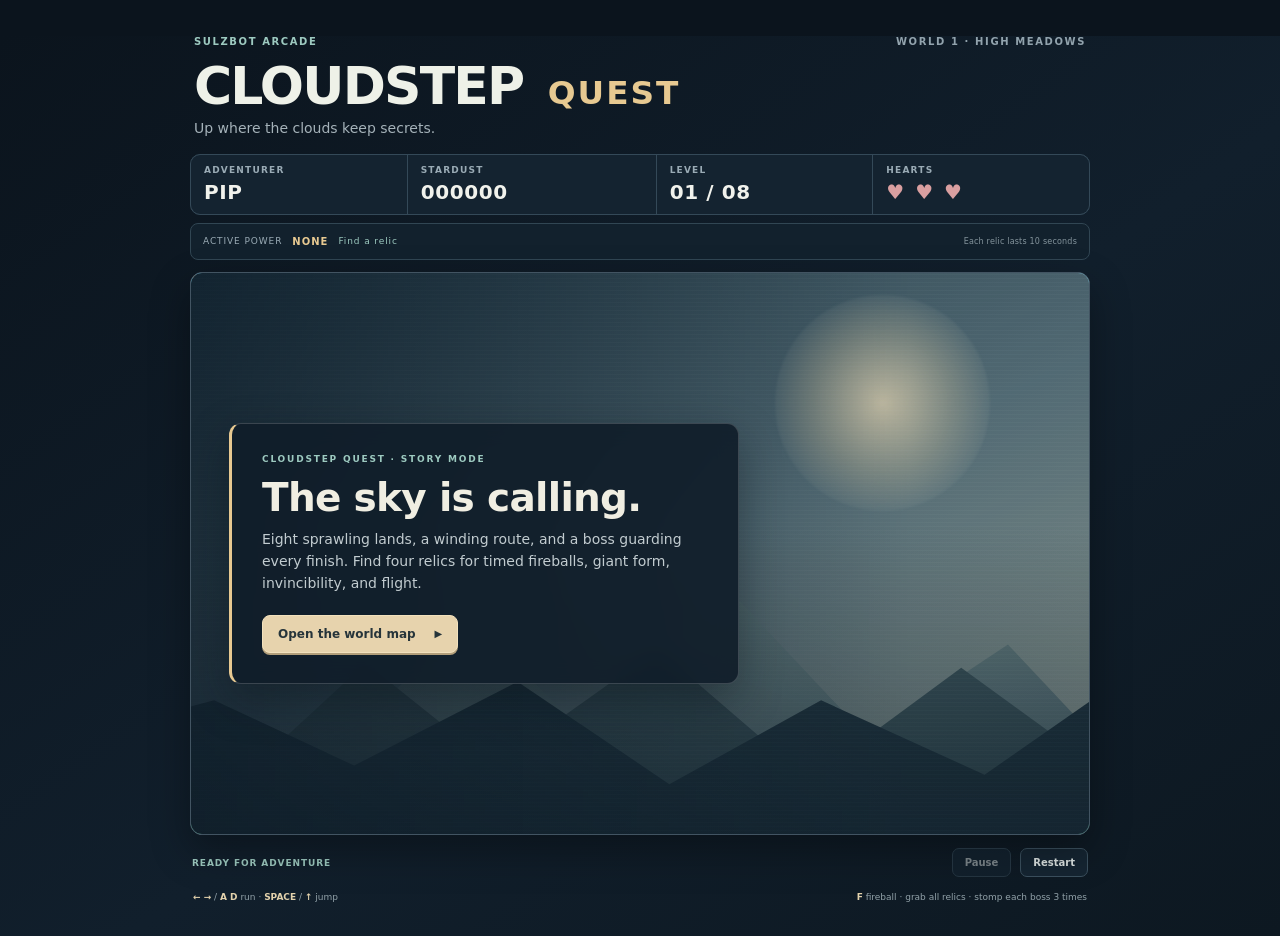
==== commit 103d2aec: "Publish Cloudstep Quest 3D overworld" ====
--- a/cloudstep-quest/index.html
+++ b/cloudstep-quest/index.html
@@ -22,13 +22,23 @@
       <div>HEARTS<strong id="lives">♥ ♥ ♥</strong></div>
     </section>
     <div class="power-status" aria-live="polite"><span>ACTIVE POWER</span><strong id="ability">NONE</strong><span id="power-timer">Find a relic</span><small>Each relic lasts 10 seconds</small></div>
-    <section class="screen" aria-label="Cloudstep Quest game">
-      <canvas id="game" width="384" height="240" aria-label="Cloudstep Quest overworld and side-scrolling platform game."></canvas>
+    <section class="screen" id="screen" aria-label="Cloudstep Quest game">
+      <canvas id="game" width="384" height="240" aria-label="Cloudstep Quest gameplay canvas."></canvas>
+      <canvas id="overworld-3d" aria-label="Animated isometric world map. Select an unlocked island or use the level list below."></canvas>
       <div class="overlay" id="overlay">
-        <div class="ribbon" id="ribbon">A LITTLE ADVENTURE</div>
-        <h2 id="overlay-title">The sky is calling.</h2>
-        <p id="overlay-copy">Eight sprawling lands, a winding route, and a boss guarding every finish. Find four relics for timed fireballs, giant form, invincibility, and flight.</p>
-        <button class="primary" id="start">Open the world map <span>▶</span></button>
+        <div class="menu-parallax" aria-hidden="true">
+          <div class="parallax-sun" data-parallax="sun"></div>
+          <div class="parallax-ridge ridge-far" data-parallax="far"></div>
+          <div class="parallax-ridge ridge-mid" data-parallax="mid"></div>
+          <div class="parallax-ridge ridge-near" data-parallax="near"></div>
+          <div class="parallax-grain"></div>
+        </div>
+        <div class="menu-card">
+          <div class="ribbon" id="ribbon">CLOUDSTEP QUEST · STORY MODE</div>
+          <h2 id="overlay-title">The sky is calling.</h2>
+          <p id="overlay-copy">Eight sprawling lands, a winding route, and a boss guarding every finish. Find four relics for timed fireballs, giant form, invincibility, and flight.</p>
+          <button class="primary" id="start">Open the world map <span>▶</span></button>
+        </div>
       </div>
     </section>
     <section class="world-panel" id="world-panel" hidden aria-label="World map level selection">
@@ -50,6 +60,7 @@
     </nav>
     <footer><span><kbd>← →</kbd> / <kbd>A D</kbd> run · <kbd>SPACE</kbd> / <kbd>↑</kbd> jump</span><span><kbd>F</kbd> fireball · grab all relics · stomp each boss 3 times</span></footer>
   </main>
+  <script src="overworld.bundle.js"></script>
   <script src="game.js"></script>
 </body>
 </html>
--- a/cloudstep-quest/style.css
+++ b/cloudstep-quest/style.css
@@ -1,64 +1,207 @@
- :root{
- color-scheme:dark;--ink:#101b2c;--paper:#eff2e7;--muted:#a3b2c5;--gold:#ffdc81;--mint:#87efd3;
- font-family:ui-rounded,'Trebuchet MS',system-ui,sans-serif;background:#0b1220;color:var(--paper)
-}
-*{box-sizing:border-box}
-body{margin:0;min-height:100vh;background:radial-gradient(ellipse at 50% 25%,#233653 0,transparent 65%),#0b1220}
-.cabinet{width:min(100% - 28px,850px);margin:clamp(16px,4vh,40px) auto 26px}
-.masthead{margin:0 4px 20px}
-.eyebrow{display:flex;justify-content:space-between;gap:12px;color:var(--mint);font-size:10px;font-weight:800;letter-spacing:2px}
-.eyebrow span+span{color:#8498b0;text-align:right}
-h1{font-size:clamp(32px,7vw,56px);line-height:.98;letter-spacing:-2px;margin:15px 0 8px;font-weight:1000}
-h1 span{color:var(--gold);font-size:.63em;letter-spacing:3px;margin-left:8px}
-.masthead p{color:#a6b5c8;margin:0;font-size:14px}
-.hud{display:grid;grid-template-columns:1fr 1.15fr 1fr 1fr;gap:8px;padding:0 9px 10px;color:#9cafc4;font-size:9px;letter-spacing:1.5px;font-weight:800}
-.hud strong{display:block;margin-top:6px;color:#fff;font-size:clamp(15px,3vw,22px);letter-spacing:1px;font-variant-numeric:tabular-nums}
-.hud div:last-child strong{color:#ff8d9b;letter-spacing:3px}
-.power-status{display:flex;align-items:center;gap:9px;min-height:34px;margin:0 2px 12px;padding:6px 10px;border:1px solid #344b68;border-radius:8px;background:linear-gradient(90deg,#182a40,#142236);color:#9db3c8;font-size:9px;letter-spacing:1px}
-.power-status strong{color:var(--gold);font-size:11px;letter-spacing:1.1px}
-.power-status #power-timer{color:var(--mint);font-variant-numeric:tabular-nums}
-.power-status small{margin-left:auto;color:#8092a9;font-size:8px;letter-spacing:.3px}
-.screen{position:relative;overflow:hidden;border:3px solid #425875;border-radius:12px;background:#78c8e5;box-shadow:0 16px 55px #0007,0 0 0 5px #17243a}
-canvas{display:block;width:100%;height:auto;aspect-ratio:8/5;image-rendering:pixelated;touch-action:none}
-.overlay{position:absolute;inset:0;display:flex;flex-direction:column;align-items:center;justify-content:center;text-align:center;padding:clamp(18px,7vw,42px);background:linear-gradient(180deg,#10223cd9,#132643e8);backdrop-filter:blur(2px)}
-.overlay[hidden],[hidden]{display:none!important}
-.ribbon{color:var(--mint);font-size:10px;font-weight:900;letter-spacing:3px}
-.overlay h2{font-size:clamp(25px,5.5vw,43px);line-height:1.05;margin:14px 0 8px;color:#fff1c7;text-shadow:3px 3px #17253c}
-.overlay p{max-width:430px;color:#d3dfeb;line-height:1.65;font-size:clamp(12px,2vw,15px);margin:0}
-.primary,.small-button,.touch-controls button,.level-card{font:inherit;font-weight:900;cursor:pointer}
-.primary{margin-top:18px;padding:13px 21px;border:0;border-radius:8px;background:var(--gold);color:#322512;box-shadow:0 4px 0 #c28e43}
-.primary span{margin-left:20px}.primary:hover{filter:brightness(1.08)}
-button:focus-visible{outline:3px solid #fff;outline-offset:3px}
-.controls-row{display:flex;align-items:center;gap:9px;margin:16px 2px 0}
-.hint{flex:1;color:var(--mint);font-size:10px;font-weight:800;letter-spacing:1.3px}
-.small-button{padding:9px 13px;border:1px solid #405470;border-radius:7px;background:#17263c;color:#e7eef8;font-size:11px}
-.small-button:disabled{opacity:.4}
-.world-panel{margin:18px 2px 4px;padding:15px;border:1px solid #344b68;border-radius:12px;background:linear-gradient(145deg,#17273b,#101b2c);box-shadow:0 12px 30px #0003}
-.map-heading{display:flex;justify-content:space-between;gap:10px;color:#fff1c7;font-size:11px;letter-spacing:1.5px}
-.map-heading span{color:var(--mint);text-align:right;font-size:9px}
-.world-panel p,.map-tip{font-size:11px;color:#aebdd0;margin:7px 0 12px}
-.map-tip{margin:12px 0 0;color:#8092a9}
-.level-list{display:grid;grid-template-columns:repeat(4,minmax(0,1fr));gap:7px}
-.level-card{text-align:left;min-height:48px;padding:7px 9px;border:1px solid #465b76;border-radius:8px;color:#ecf2f6;background:#21324a;display:flex;gap:8px;align-items:center}
-.level-card:not(:disabled):hover{background:#304868;transform:translateY(-1px)}
-.level-card.selected{border-color:#ffdc81;box-shadow:0 0 0 1px #ffdc8166}
-.level-card:disabled{opacity:.42;cursor:not-allowed}
-.level-card .number{flex:none;width:25px;height:25px;border-radius:7px;background:#3d5d70;color:#fff1c7;display:grid;place-items:center;font-size:12px}
-.level-card .land{min-width:0}.level-card .name{display:block;font-size:10px;line-height:1.2}
-.level-card .biome{display:block;color:#a5b7ca;font-size:8px;font-weight:600;line-height:1.3;margin-top:3px}
-.touch-controls{display:none;justify-content:space-between;align-items:center;gap:8px;margin-top:13px;touch-action:none}
-.direction-pad{display:flex;gap:9px}
-.touch-controls button{color:#f3f6f4;background:#263c59;border:1px solid #5f7690;border-radius:12px;box-shadow:0 4px 0 #101a2c;touch-action:none;user-select:none;-webkit-user-select:none}
-.direction-pad button{width:57px;height:52px;font-size:20px}
-.jump-button{width:104px;height:58px;background:#bb8055!important;border-color:#e7b880!important;font-size:13px!important;letter-spacing:1px}
-.jump-button span{font-size:21px;margin-left:6px}
-.fire-button{width:72px;height:52px;background:#9b4d49!important;border-color:#e28566!important;font-size:11px!important;letter-spacing:1px}
-.fire-button:disabled{opacity:.42;filter:saturate(.4);cursor:not-allowed}
-.touch-controls button:active{transform:translateY(3px);box-shadow:0 1px 0 #101a2c}
-footer{display:flex;justify-content:space-between;gap:14px;margin:16px 3px 0;color:#94a5ba;font-size:10px;line-height:1.6}
-kbd{font:inherit;font-weight:900;color:#fff1c7}
-@media(pointer:coarse),(max-width:620px){
- .cabinet{width:min(100% - 22px,850px);margin:18px auto}.masthead{margin-bottom:17px}.touch-controls{display:flex}.hud{padding-bottom:9px}.hud div{font-size:8px;letter-spacing:1px}.eyebrow{font-size:8px;letter-spacing:1.3px}.level-list{grid-template-columns:repeat(2,minmax(0,1fr))}.world-panel{padding:11px}.level-card{min-height:45px;padding:6px}.level-card .name{font-size:9px}.map-heading{font-size:10px}.power-status{gap:7px;margin-bottom:10px}.power-status small{font-size:7px}
-}
-@media(max-width:380px){.eyebrow{font-size:7px}.hud{gap:4px}.direction-pad{gap:6px}.direction-pad button{width:48px;height:48px}.jump-button{width:82px;height:54px}.fire-button{width:61px;height:48px}.touch-controls{gap:6px}.level-card .biome{font-size:7px}.power-status{gap:5px;padding:6px;font-size:8px}.power-status strong{font-size:10px}}
-@media(prefers-reduced-motion:reduce){*{scroll-behavior:auto}}
+:root {
+  color-scheme: dark;
+  --ink: #101c29;
+  --panel: #142331;
+  --panel-soft: #1b2d3b;
+  --line: #344958;
+  --paper: #eef1e8;
+  --muted: #a5b2b9;
+  --gold: #e7c991;
+  --mint: #9dcac0;
+  font-family: Inter, ui-sans-serif, system-ui, -apple-system, BlinkMacSystemFont, "Segoe UI", sans-serif;
+  background: #0b141d;
+  color: var(--paper);
+}
+* { box-sizing: border-box; }
+body {
+  margin: 0;
+  min-height: 100vh;
+  background: linear-gradient(145deg, #0b141d 0%, #111f2c 55%, #0d1821 100%);
+}
+button { -webkit-tap-highlight-color: transparent; }
+.cabinet { width: min(100% - 28px, 900px); margin: clamp(16px, 4vh, 40px) auto 26px; }
+.masthead { margin: 0 4px 18px; }
+.eyebrow { display: flex; justify-content: space-between; gap: 12px; color: var(--mint); font-size: 10px; font-weight: 750; letter-spacing: 1.6px; }
+.eyebrow span + span { color: #92a3ad; text-align: right; }
+h1 { font-size: clamp(30px, 6.5vw, 52px); line-height: .98; letter-spacing: -1.8px; margin: 14px 0 8px; font-weight: 760; }
+h1 span { color: var(--gold); font-size: .63em; letter-spacing: 2px; margin-left: 8px; font-weight: 600; }
+.masthead p { color: var(--muted); margin: 0; font-size: 14px; }
+.hud {
+  display: grid;
+  grid-template-columns: 1fr 1.15fr 1fr 1fr;
+  gap: 1px;
+  padding: 0;
+  overflow: hidden;
+  border: 1px solid var(--line);
+  border-radius: 10px;
+  background: var(--line);
+  color: #9aabb5;
+  font-size: 9px;
+  letter-spacing: 1.2px;
+  font-weight: 700;
+}
+.hud div { min-width: 0; padding: 10px 13px; background: #142330; }
+.hud strong { display: block; margin-top: 5px; color: #f1f2ec; font-size: clamp(14px, 2.8vw, 20px); letter-spacing: .6px; font-variant-numeric: tabular-nums; font-weight: 650; }
+.hud div:last-child strong { color: #d99fa0; letter-spacing: 2px; }
+.power-status {
+  display: flex;
+  align-items: center;
+  gap: 10px;
+  min-height: 37px;
+  margin: 8px 0 12px;
+  padding: 7px 12px;
+  border: 1px solid #314653;
+  border-radius: 8px;
+  background: #12212d;
+  color: #9aabb5;
+  font-size: 9px;
+  letter-spacing: .9px;
+}
+.power-status strong { color: var(--gold); font-size: 10px; letter-spacing: 1px; font-weight: 750; }
+.power-status #power-timer { color: var(--mint); font-variant-numeric: tabular-nums; }
+.power-status small { margin-left: auto; color: #84949c; font-size: 8px; letter-spacing: .2px; }
+.screen {
+  position: relative;
+  overflow: hidden;
+  border: 1px solid #425462;
+  border-radius: 12px;
+  background: #9bb7c6;
+  box-shadow: 0 16px 40px #0005;
+  touch-action: none;
+  -webkit-touch-callout: none;
+  -webkit-tap-highlight-color: transparent;
+  user-select: none;
+  -webkit-user-select: none;
+}
+#game { display: block; width: 100%; height: auto; aspect-ratio: 8 / 5; image-rendering: pixelated; touch-action: none; }
+#overworld-3d { display: none; position: absolute; inset: 0; width: 100%; height: 100%; touch-action: none; -webkit-touch-callout: none; user-select: none; -webkit-user-select: none; cursor: grab; }
+#overworld-3d:active { cursor: grabbing; }
+.screen.is-map #game { visibility: hidden; }
+.screen.is-map #overworld-3d { display: block; }
+.overlay {
+  position: absolute;
+  z-index: 2;
+  inset: 0;
+  display: flex;
+  align-items: center;
+  justify-content: flex-start;
+  padding: clamp(16px, 4vw, 38px);
+  background: linear-gradient(90deg, #0b1722a8 0%, #0b17225c 60%, #0b17223a 100%);
+}
+.overlay[hidden], [hidden] { display: none !important; }
+.menu-parallax { position: absolute; inset: 0; overflow: hidden; pointer-events: none; background: linear-gradient(155deg, #233d4b 0%, #66818a 52%, #b3bdad 100%); }
+.menu-parallax::after { content: ""; position: absolute; inset: 0; background: linear-gradient(90deg, #0d1b27bd 0%, #0d1b2738 80%), linear-gradient(0deg, #0d1b2780 0%, transparent 55%); }
+.parallax-sun { position: absolute; width: 24%; aspect-ratio: 1; right: 11%; top: 4%; border-radius: 50%; background: radial-gradient(circle, #efe4c2 0%, #d8d2b278 45%, #b1c4c21a 72%); filter: blur(1px); }
+.parallax-ridge { position: absolute; width: 130%; height: 83%; left: -13%; bottom: -26%; transition: transform .18s ease-out; will-change: transform; }
+.ridge-far { background: linear-gradient(155deg, #829d9c 0%, #718b8c 55%, #546d76 100%); clip-path: polygon(0 60%, 11% 44%, 20% 55%, 34% 23%, 43% 45%, 56% 16%, 68% 48%, 80% 28%, 89% 52%, 100% 37%, 100% 100%, 0 100%); }
+.ridge-mid { background: linear-gradient(165deg, #586f71 0%, #435d62 55%, #344c54 100%); clip-path: polygon(0 47%, 12% 62%, 25% 32%, 36% 54%, 50% 29%, 63% 57%, 76% 33%, 87% 53%, 100% 40%, 100% 100%, 0 100%); }
+.ridge-near { background: linear-gradient(160deg, #2c444d 0%, #213640 75%); clip-path: polygon(0 48%, 12% 40%, 24% 54%, 38% 36%, 51% 58%, 64% 40%, 78% 56%, 90% 35%, 100% 48%, 100% 100%, 0 100%); }
+.parallax-grain { position: absolute; inset: 0; opacity: .12; background: repeating-linear-gradient(0deg, transparent 0 3px, #dfe8df 3px 4px); mix-blend-mode: soft-light; }
+.menu-card {
+  position: relative;
+  z-index: 1;
+  width: min(100%, 510px);
+  padding: clamp(20px, 3.3vw, 30px);
+  border: 1px solid #ffffff2d;
+  border-left: 3px solid var(--gold);
+  border-radius: 12px;
+  background: #101d29e8;
+  box-shadow: 0 16px 42px #07111a66;
+  backdrop-filter: blur(10px);
+  text-align: left;
+}
+.ribbon { color: var(--mint); font-size: 9px; font-weight: 750; letter-spacing: 1.8px; }
+.menu-card h2 { margin: 13px 0 8px; color: #f0eee2; font-size: clamp(25px, 4.3vw, 39px); line-height: 1.08; letter-spacing: -.7px; font-weight: 680; }
+.menu-card p { max-width: 420px; margin: 0; color: #c2ccd0; font-size: clamp(12px, 1.7vw, 14px); line-height: 1.6; }
+.primary, .small-button, .touch-controls button, .level-card { font: inherit; font-weight: 650; cursor: pointer; }
+.primary {
+  display: inline-flex;
+  align-items: center;
+  gap: 19px;
+  margin-top: 20px;
+  padding: 11px 15px;
+  border: 1px solid #f2e1bd;
+  border-radius: 8px;
+  background: #e7d3ad;
+  color: #26343a;
+  box-shadow: 0 2px 0 #b29e7a;
+  font-size: 12px;
+}
+.primary:hover { background: #f0dfbf; }
+.primary span { font-size: 10px; }
+button:focus-visible { outline: 2px solid #f3e0b9; outline-offset: 3px; }
+.controls-row { display: flex; align-items: center; gap: 9px; margin: 13px 2px 0; }
+.hint { flex: 1; color: var(--mint); font-size: 9px; font-weight: 700; letter-spacing: .9px; }
+.small-button { padding: 8px 12px; border: 1px solid #3b505e; border-radius: 7px; background: #152532; color: #dce3e2; font-size: 10px; transition: background .15s, border-color .15s; }
+.small-button:hover:not(:disabled) { border-color: #78928f; background: #1d3340; }
+.small-button:disabled { opacity: .48; cursor: default; }
+.world-panel { margin: 16px 2px 4px; padding: 14px; border: 1px solid #344958; border-radius: 10px; background: #12212d; }
+.map-heading { display: flex; justify-content: space-between; gap: 10px; color: #e8e9df; font-size: 10px; letter-spacing: 1.1px; }
+.map-heading span { color: var(--mint); text-align: right; font-size: 9px; }
+.world-panel p, .map-tip { margin: 7px 0 11px; color: #aebbc1; font-size: 10px; }
+.map-tip { margin: 11px 0 0; color: #83939b; }
+.level-list { display: grid; grid-template-columns: repeat(4, minmax(0, 1fr)); gap: 7px; }
+.level-card { display: flex; align-items: center; gap: 8px; min-height: 46px; padding: 7px 9px; border: 1px solid #3a505f; border-radius: 7px; background: #192b38; color: #e3e9e5; text-align: left; }
+.level-card:not(:disabled):hover { background: #223946; border-color: #69827f; }
+.level-card.selected { border-color: #c8ad79; box-shadow: inset 0 0 0 1px #c8ad7933; }
+.level-card:disabled { opacity: .43; cursor: not-allowed; }
+.level-card .number { display: grid; flex: none; place-items: center; width: 25px; height: 25px; border-radius: 6px; background: #2b4350; color: #e5d0a6; font-size: 11px; }
+.level-card .land { min-width: 0; }
+.level-card .name { display: block; font-size: 9px; line-height: 1.2; }
+.level-card .biome { display: block; margin-top: 3px; color: #9aabb2; font-size: 8px; font-weight: 450; line-height: 1.3; }
+.touch-controls { display: none; justify-content: space-between; align-items: center; gap: 10px; margin-top: 12px; touch-action: none; user-select: none; -webkit-user-select: none; -webkit-touch-callout: none; -webkit-tap-highlight-color: transparent; }
+.direction-pad { display: flex; gap: 7px; }
+.touch-controls button {
+  display: inline-flex;
+  align-items: center;
+  justify-content: center;
+  border: 1px solid #506775;
+  border-radius: 10px;
+  background: linear-gradient(180deg, #253b49, #1a2d39);
+  color: #e6ece8;
+  box-shadow: 0 2px 0 #0c1720;
+  touch-action: none;
+  user-select: none;
+  -webkit-user-select: none;
+  -webkit-touch-callout: none;
+  -webkit-tap-highlight-color: transparent;
+}
+.direction-pad button { width: 54px; height: 49px; font-size: 17px; }
+.jump-button { width: 98px; height: 54px; border-color: #8b8067 !important; background: linear-gradient(180deg, #4a514b, #353d39) !important; font-size: 11px !important; letter-spacing: 1px; }
+.jump-button span { margin-left: 7px; color: #e7d4a7; font-size: 16px; }
+.fire-button { width: 67px; height: 49px; border-color: #627f79 !important; background: linear-gradient(180deg, #31564f, #25443f) !important; font-size: 10px !important; letter-spacing: 1px; }
+.fire-button:disabled { opacity: .43; filter: saturate(.4); cursor: not-allowed; }
+.touch-controls button:active { transform: translateY(1px); box-shadow: none; }
+footer { display: flex; justify-content: space-between; gap: 14px; margin: 13px 3px 0; color: #91a1a8; font-size: 9px; line-height: 1.6; }
+kbd { font: inherit; font-weight: 650; color: #e3d2ac; }
+@media (pointer: coarse), (max-width: 620px) {
+  .cabinet { width: min(100% - 22px, 900px); margin: 17px auto; }
+  .masthead { margin-bottom: 14px; }
+  .touch-controls { display: flex; }
+  .hud { padding-bottom: 0; }
+  .hud div { padding: 9px 8px; font-size: 8px; letter-spacing: .8px; }
+  .eyebrow { font-size: 8px; letter-spacing: 1px; }
+  .level-list { grid-template-columns: repeat(2, minmax(0, 1fr)); }
+  .world-panel { padding: 11px; }
+  .level-card { min-height: 44px; padding: 6px; }
+  .level-card .name { font-size: 9px; }
+  .map-heading { font-size: 9px; }
+  .power-status { gap: 7px; margin-bottom: 10px; }
+  .power-status small { font-size: 7px; }
+  footer { flex-wrap: wrap; gap: 3px 12px; }
+}
+@media (max-width: 380px) {
+  .eyebrow { font-size: 7px; }
+  .hud { gap: 1px; }
+  .direction-pad { gap: 5px; }
+  .direction-pad button { width: 46px; height: 46px; }
+  .jump-button { width: 80px; height: 50px; }
+  .fire-button { width: 59px; height: 46px; }
+  .touch-controls { gap: 5px; }
+  .level-card .biome { font-size: 7px; }
+  .power-status { gap: 5px; padding: 6px; font-size: 8px; }
+  .power-status strong { font-size: 9px; }
+}
+@media (prefers-reduced-motion: reduce) {
+  *, *::before, *::after { scroll-behavior: auto !important; transition-duration: .01ms !important; animation-duration: .01ms !important; }
+}
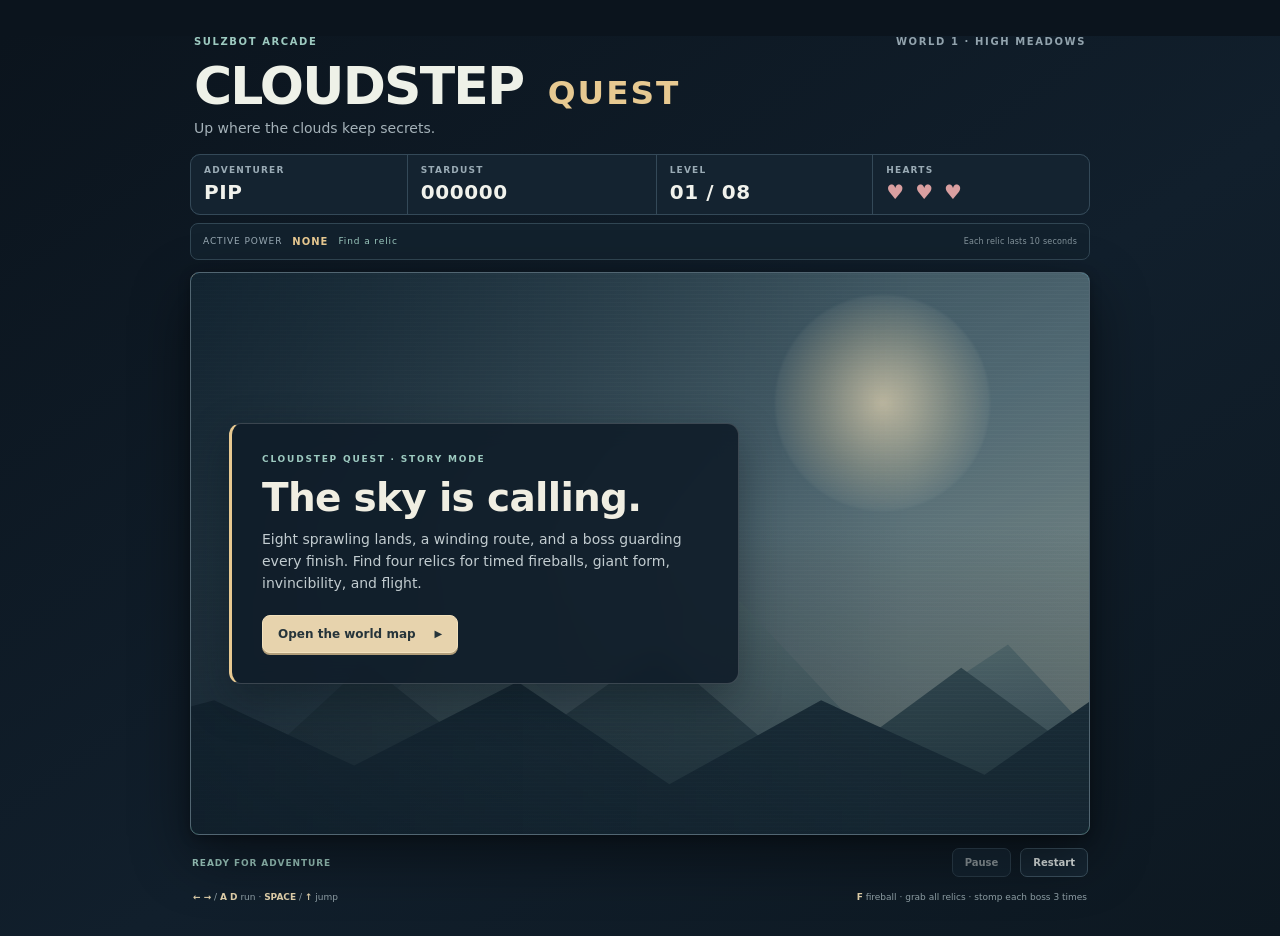
==== commit 962beed5: "Publish Cloudstep Quest 3D scenery and character art" ====
--- a/cloudstep-quest/index.html
+++ b/cloudstep-quest/index.html
@@ -23,7 +23,7 @@
     </section>
     <div class="power-status" aria-live="polite"><span>ACTIVE POWER</span><strong id="ability">NONE</strong><span id="power-timer">Find a relic</span><small>Each relic lasts 10 seconds</small></div>
     <section class="screen" id="screen" aria-label="Cloudstep Quest game">
-      <canvas id="game" width="384" height="240" aria-label="Cloudstep Quest gameplay canvas."></canvas>
+      <canvas id="game" width="768" height="480" aria-label="Cloudstep Quest gameplay canvas."></canvas>
       <canvas id="overworld-3d" aria-label="Animated isometric world map. Select an unlocked island or use the level list below."></canvas>
       <div class="overlay" id="overlay">
         <div class="menu-parallax" aria-hidden="true">
--- a/cloudstep-quest/style.css
+++ b/cloudstep-quest/style.css
@@ -63,17 +63,17 @@
 .screen {
   position: relative;
   overflow: hidden;
-  border: 1px solid #425462;
-  border-radius: 12px;
-  background: #9bb7c6;
-  box-shadow: 0 16px 40px #0005;
+  border: 1px solid #526672;
+  border-radius: 9px;
+  background: linear-gradient(145deg, #111e29, #223440);
+  box-shadow: 0 22px 58px #0007, 0 3px 12px #0004, inset 0 0 0 1px #ffffff12;
   touch-action: none;
   -webkit-touch-callout: none;
   -webkit-tap-highlight-color: transparent;
   user-select: none;
   -webkit-user-select: none;
 }
-#game { display: block; width: 100%; height: auto; aspect-ratio: 8 / 5; image-rendering: pixelated; touch-action: none; }
+#game { display: block; width: 100%; height: auto; aspect-ratio: 8 / 5; image-rendering: auto; touch-action: none; }
 #overworld-3d { display: none; position: absolute; inset: 0; width: 100%; height: 100%; touch-action: none; -webkit-touch-callout: none; user-select: none; -webkit-user-select: none; cursor: grab; }
 #overworld-3d:active { cursor: grabbing; }
 .screen.is-map #game { visibility: hidden; }
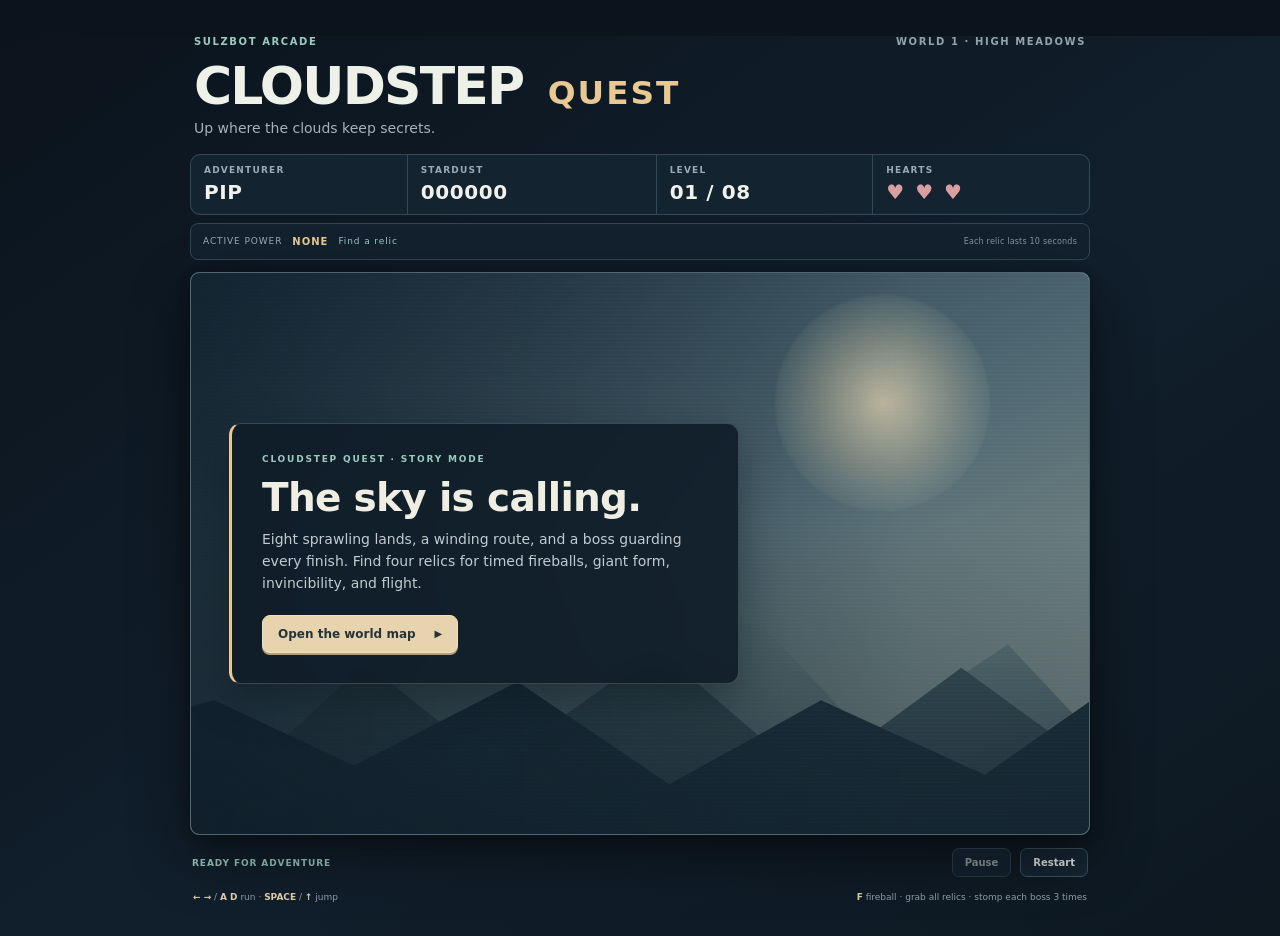
==== commit 13c89428: "Publish Cloudstep Quest 3D gameplay scenery" ====
--- a/cloudstep-quest/index.html
+++ b/cloudstep-quest/index.html
@@ -23,6 +23,7 @@
     </section>
     <div class="power-status" aria-live="polite"><span>ACTIVE POWER</span><strong id="ability">NONE</strong><span id="power-timer">Find a relic</span><small>Each relic lasts 10 seconds</small></div>
     <section class="screen" id="screen" aria-label="Cloudstep Quest game">
+      <canvas id="scene-3d" aria-hidden="true"></canvas>
       <canvas id="game" width="768" height="480" aria-label="Cloudstep Quest gameplay canvas."></canvas>
       <canvas id="overworld-3d" aria-label="Animated isometric world map. Select an unlocked island or use the level list below."></canvas>
       <div class="overlay" id="overlay">
--- a/cloudstep-quest/style.css
+++ b/cloudstep-quest/style.css
@@ -73,9 +73,11 @@
   user-select: none;
   -webkit-user-select: none;
 }
-#game { display: block; width: 100%; height: auto; aspect-ratio: 8 / 5; image-rendering: auto; touch-action: none; }
-#overworld-3d { display: none; position: absolute; inset: 0; width: 100%; height: 100%; touch-action: none; -webkit-touch-callout: none; user-select: none; -webkit-user-select: none; cursor: grab; }
+#scene-3d { position: absolute; z-index: 0; inset: 0; display: block; width: 100%; height: 100%; pointer-events: none; }
+#game { position: relative; z-index: 1; display: block; width: 100%; height: auto; aspect-ratio: 8 / 5; image-rendering: auto; touch-action: none; background: transparent; }
+#overworld-3d { display: none; position: absolute; z-index: 2; inset: 0; width: 100%; height: 100%; touch-action: none; -webkit-touch-callout: none; user-select: none; -webkit-user-select: none; cursor: grab; }
 #overworld-3d:active { cursor: grabbing; }
+.screen.is-map #scene-3d { visibility: hidden; }
 .screen.is-map #game { visibility: hidden; }
 .screen.is-map #overworld-3d { display: block; }
 .overlay {
